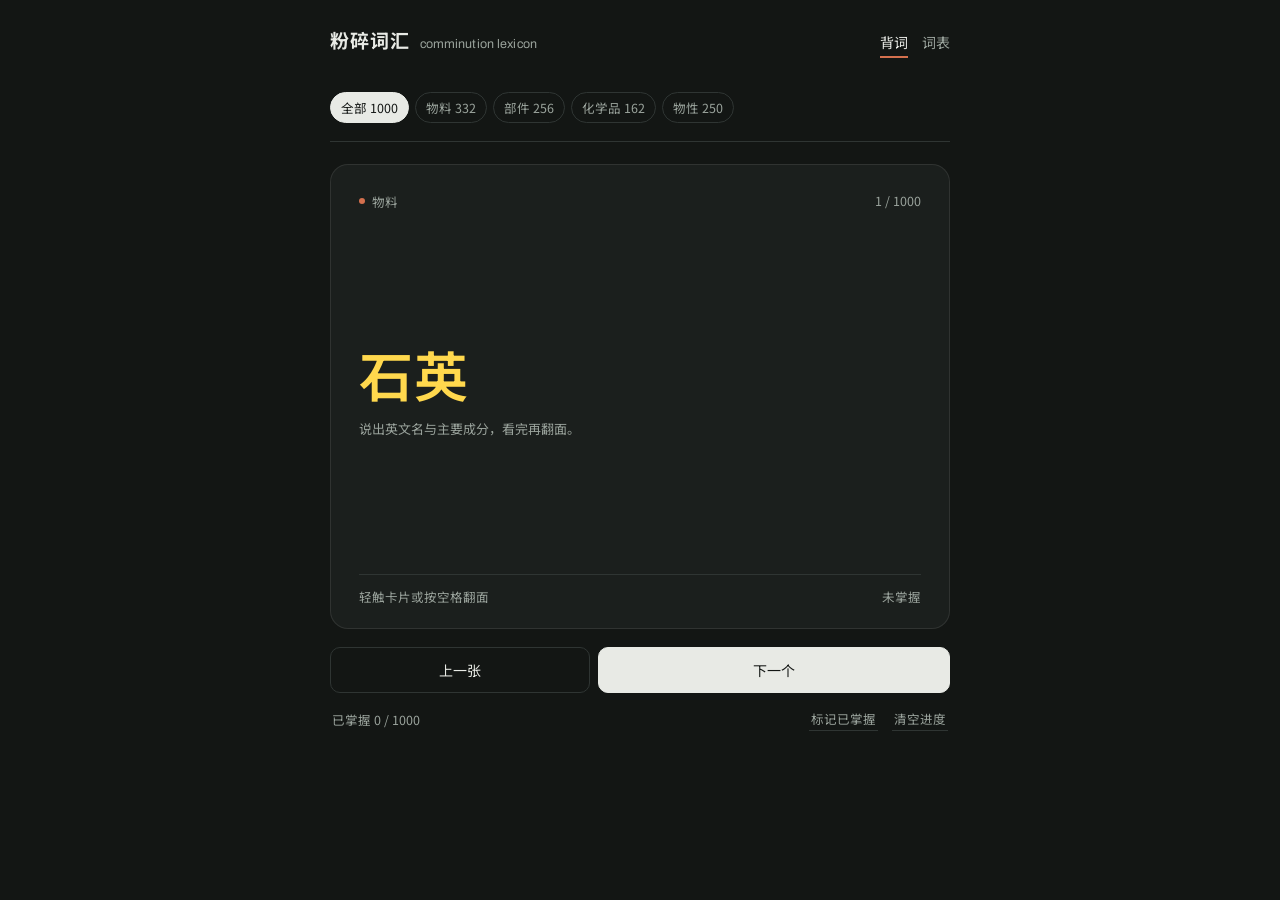
==== index.html @ 15285a49 "词表搜索：只搜中英文、全库检索、200ms 防抖、命中高亮与结果计数 - matches() 收窄到 cn + en，并忽略范围胶囊（搜索始终全库） - debounce 在派发时先取值：WebKit" ====
<!DOCTYPE html>
<html lang="zh-CN">
<head>
<meta charset="utf-8">
<meta name="viewport" content="width=device-width, initial-scale=1">
<title>粉碎词汇 · comminution lexicon</title>
<meta name="description" content="工业物料与粉碎设备专业词汇，1000 词随到随背：中文看面，翻面得英文、词根与化学性质。">
<link rel="preconnect" href="https://fonts.googleapis.com">
<link rel="preconnect" href="https://fonts.gstatic.com" crossorigin>
<link href="https://fonts.googleapis.com/css2?family=Archivo:wght@400;500;600&family=Noto+Sans+SC:wght@400;500;700&display=swap" rel="stylesheet">
<link rel="stylesheet" href="assets/styles.css">
</head>
<body>
<div class="wrap">
  <header class="topbar">
    <div class="brand">
      <span class="brand-cn">粉碎词汇</span>
      <span class="brand-en">comminution lexicon</span>
    </div>
    <nav class="views" role="tablist">
      <button class="view-btn" id="tabStudy" role="tab" aria-selected="true">背词</button>
      <button class="view-btn" id="tabIndex" role="tab" aria-selected="false">词表</button>
    </nav>
  </header>

  <div class="scopes" id="scopes" role="group" aria-label="词库范围"></div>

  <main>
    <section id="viewStudy" aria-labelledby="tabStudy">
      <div class="deck">
        <div class="card" id="card" data-flipped="false" tabindex="0" role="button"
             aria-pressed="false" aria-live="polite"></div>
      </div>

      <div class="controls">
        <button class="btn" id="prev">上一张</button>
        <button class="btn btn--primary" id="next">下一个</button>
      </div>

      <div class="meta-row">
        <span class="stats">
          <span id="progress"></span>
          <span id="library" class="also"></span>
        </span>
        <span class="meta-acts">
          <button class="linkish" id="mark" data-on="false">标记已掌握</button>
          <button class="linkish" id="reset">清空进度</button>
        </span>
      </div>
    </section>

    <section id="viewIndex" hidden aria-labelledby="tabIndex">
      <input class="search" id="search" type="search" placeholder="搜索中文或英文单词" autocomplete="off">
      <p class="search-count" id="count" aria-live="polite" hidden></p>
      <ul class="rows" id="rows"></ul>
      <div class="empty" id="empty" hidden>没有匹配的词条。换个写法，或切回「背词」继续。</div>
    </section>
  </main>
</div>

<script src="data/terms.js"></script>
<script src="assets/app.js"></script>
</body>
</html>
---- assets/styles.css ----
/* 粉碎词汇 — visual system（深色）
   ground  粉料暗绿    card  抛光样板     ink  石墨白
   steel   钢灰        rule  刻线        ore  赤铁矿红（唯一强调色）
   关系照旧：卡片靠明度差浮起，不用阴影；赤铁矿红只标「已学会」。
*/
:root {
  --ground: #131614;
  --card: #1b1f1d;
  --ink: #e8eae5;
  --steel: #9aa39c;
  --rule: #2f3533;
  --ore: #d4704e;
  --word: #ffd84d;      /* 词头黄：只给要背的那个词 */
  --edge: rgba(255, 255, 255, .09);

  --sans: "Archivo", "Helvetica Neue", Arial, sans-serif;
  --cjk: "Noto Sans SC", "PingFang SC", "Microsoft YaHei", sans-serif;

  --r-card: 18px;
  --r-btn: 10px;
}

* { box-sizing: border-box; }

html { color-scheme: dark; }

::selection { background: var(--ink); color: var(--ground); }

::-webkit-scrollbar { width: 6px; height: 6px; }
::-webkit-scrollbar-thumb { background: var(--rule); }
::-webkit-scrollbar-track { background: transparent; }

html, body {
  margin: 0;
  background: var(--ground);
  color: var(--ink);
  font-family: var(--cjk);
  -webkit-font-smoothing: antialiased;
  font-feature-settings: "tnum" 1;
}

body {
  min-height: 100vh;
  padding: 0 20px 96px;
}

.wrap { max-width: 620px; margin: 0 auto; }

/* ── top bar ─────────────────────────────────────────────── */
.topbar {
  display: flex;
  align-items: baseline;
  justify-content: space-between;
  gap: 16px;
  padding: 26px 0 18px;
}
.brand { display: flex; align-items: baseline; gap: 9px; }
.brand-cn {
  font-size: 19px;
  font-weight: 700;
  letter-spacing: 0.06em;
}
.brand-en {
  font-family: var(--sans);
  font-size: 12.5px;
  color: var(--steel);
  letter-spacing: 0.01em;
}

.views { display: flex; gap: 14px; }
.view-btn {
  appearance: none;
  border: 0;
  background: none;
  padding: 2px 0 4px;
  font: inherit;
  font-size: 14px;
  color: var(--steel);
  cursor: pointer;
  border-bottom: 2px solid transparent;
}
.view-btn[aria-selected="true"] { color: var(--ink); border-bottom-color: var(--ore); }
.view-btn:hover { color: var(--ink); }

/* ── scope row (收窄视野，不是限额) ─────────────────────── */
.scopes {
  display: flex;
  flex-wrap: wrap;
  gap: 6px;
  padding: 16px 0 18px;
  margin-bottom: 22px;
  border-bottom: 1px solid var(--rule);
}
.pill {
  appearance: none;
  font: inherit;
  font-size: 12.5px;
  font-variant-numeric: tabular-nums;
  padding: 5px 10px;
  border: 1px solid var(--rule);
  border-radius: 999px;
  background: transparent;
  color: var(--steel);
  cursor: pointer;
  transition: background 120ms ease, border-color 120ms ease, color 120ms ease;
}
.pill:hover { color: var(--ink); border-color: var(--steel); }
.pill[aria-pressed="true"] { background: var(--ink); border-color: var(--ink); color: var(--ground); }

/* ── specimen card ───────────────────────────────────────── */
.deck { perspective: 1600px; margin: 6px 0 18px; }

.card {
  position: relative;
  display: grid;
  min-height: 388px;
  transform-style: preserve-3d;
  transition: transform 520ms cubic-bezier(.22, .61, .24, 1);
  cursor: pointer;
  border-radius: var(--r-card);
}
.card[data-flipped="true"] { transform: rotateX(-180deg); }

.face {
  grid-area: 1 / 1;
  display: flex;
  flex-direction: column;
  background: var(--card);
  border: 1px solid var(--edge);
  border-radius: var(--r-card);
  padding: 26px 28px 22px;
  backface-visibility: hidden;
  -webkit-backface-visibility: hidden;
  overflow: hidden;
}
.face--back { transform: rotateX(180deg); }

.card:focus-visible { outline: 2px solid var(--ore); outline-offset: 3px; }

.face-head {
  display: flex;
  align-items: center;
  justify-content: space-between;
  gap: 12px;
  font-size: 12.5px;
  color: var(--steel);
}
.cat { display: inline-flex; align-items: center; gap: 7px; }
.cat::before {
  content: "";
  width: 6px;
  height: 6px;
  border-radius: 50%;
  background: var(--ore);
}
.cat[data-cat="component"]::before { background: var(--ink); }
.cat[data-cat="chemical"]::before { background: var(--steel); }
.cat[data-cat="metric"]::before { background: transparent; border: 1px solid var(--steel); }

/* front */
.front-mid {
  flex: 1;
  display: flex;
  flex-direction: column;
  justify-content: center;
  padding: 20px 0 24px;
}
.headword-cn {
  color: var(--word);
  font-size: 54px;
  font-weight: 600;
  line-height: 1.16;
  letter-spacing: 0.02em;
  margin: 0;
}
.headword-cn--long { font-size: 40px; letter-spacing: 0; }
.front-note { margin: 14px 0 0; font-size: 13px; color: var(--steel); }

.front-foot {
  display: flex;
  align-items: center;
  justify-content: space-between;
  gap: 12px;
  border-top: 1px solid var(--rule);
  padding-top: 12px;
  font-size: 12.5px;
  color: var(--steel);
}
.flip-hint { display: inline-flex; align-items: center; gap: 6px; }

/* back */
.headword-en {
  color: var(--word);
  font-family: var(--sans);
  font-size: 36px;
  font-weight: 600;
  line-height: 1.08;
  letter-spacing: -0.02em;
  margin: 14px 0 0;
  word-break: break-word;
}

.fact {
  display: grid;
  grid-template-columns: 58px 1fr;
  gap: 10px;
  padding: 11px 0;
  border-top: 1px solid var(--rule);
  font-size: 13.5px;
  line-height: 1.55;
}
.facts { margin-top: 18px; }
.fact:last-child { border-bottom: 1px solid var(--rule); }
.fact dt { color: var(--steel); font-size: 12.5px; }
.fact dd { margin: 0; }

.formula {
  font-family: var(--sans);
  font-size: 19px;
  font-weight: 500;
  letter-spacing: 0.01em;
}
.formula sub { font-size: 0.72em; }

.root-line { display: flex; flex-wrap: wrap; align-items: baseline; gap: 6px; }
.chip {
  font-size: 11.5px;
  color: var(--steel);
  border: 1px solid var(--rule);
  border-radius: 3px;
  padding: 1px 6px;
  white-space: nowrap;
}
.root-term { font-family: var(--sans); font-weight: 600; font-size: 14px; }
.root-gloss { color: var(--ink); }
.muted { color: var(--steel); font-size: 12.5px; line-height: 1.6; }
.tags { font-size: 12px; color: var(--steel); letter-spacing: 0.02em; }

.back-body { flex: 1; min-height: 0; margin-top: 4px; }
.face--back .back-body { overflow-y: auto; margin-right: -10px; padding-right: 10px; }

/* ── controls ────────────────────────────────────────────── */
.controls {
  display: grid;
  grid-template-columns: 1fr 1.35fr;
  gap: 8px;
}
.btn {
  appearance: none;
  font: inherit;
  font-size: 14px;
  height: 46px;
  border-radius: var(--r-btn);
  border: 1px solid var(--rule);
  background: transparent;
  color: var(--ink);
  cursor: pointer;
  transition: background 120ms ease, border-color 120ms ease, color 120ms ease;
}
.btn:hover { border-color: var(--steel); }
.btn--primary {
  background: var(--ink);
  border-color: var(--ink);
  color: var(--ground);
}
.btn--primary:hover { background: #d3d7cf; border-color: #d3d7cf; }

.pos { font-variant-numeric: tabular-nums; }
.stats { display: inline-flex; flex-wrap: wrap; align-items: baseline; gap: 4px 16px; }
.also { color: var(--steel); }
.meta-acts { display: inline-flex; gap: 14px; }

.meta-row {
  display: flex;
  align-items: center;
  justify-content: space-between;
  gap: 12px;
  padding: 14px 2px 0;
  font-size: 12.5px;
  color: var(--steel);
}
.linkish {
  appearance: none;
  border: 0;
  background: none;
  font: inherit;
  font-size: 12.5px;
  color: var(--steel);
  cursor: pointer;
  padding: 2px;
  border-bottom: 1px solid var(--rule);
}
.linkish:hover { color: var(--ink); border-bottom-color: var(--ink); }
.linkish[data-on="true"] { color: var(--ore); border-bottom-color: var(--ore); }

/* ── index view ──────────────────────────────────────────── */
.index-head { padding: 4px 0 14px; border-bottom: 1px solid var(--rule); }
.search {
  width: 100%;
  height: 42px;
  padding: 0 14px;
  font: inherit;
  font-size: 14px;
  color: var(--ink);
  background: var(--card);
  border: 1px solid var(--rule);
  border-radius: var(--r-btn);
}
.search::placeholder { color: var(--steel); }
.search { caret-color: var(--ore); }
.search:focus { outline: 2px solid var(--ore); outline-offset: 1px; border-color: transparent; }
.search-count { margin: 10px 2px 2px; font-size: 12.5px; color: var(--steel); }

.rows { list-style: none; margin: 0; padding: 0; }
.row { border-bottom: 1px solid var(--rule); }
.row-btn {
  appearance: none;
  width: 100%;
  display: grid;
  grid-template-columns: 92px 1fr auto;
  align-items: baseline;
  gap: 12px;
  padding: 13px 2px;
  font: inherit;
  text-align: left;
  background: none;
  border: 0;
  color: var(--ink);
  cursor: pointer;
}
.row-cn { font-size: 15.5px; font-weight: 500; }
.row-en { font-family: var(--sans); font-size: 13.5px; color: var(--steel); }
.row-cat { font-size: 11.5px; color: var(--steel); text-align: right; white-space: nowrap; }
.row[data-mastered="true"] .row-cat::before {
  content: "";
  display: inline-block;
  width: 5px;
  height: 5px;
  border-radius: 50%;
  background: var(--ore);
  margin-right: 7px;
  vertical-align: 2px;
}
.row-btn:hover .row-en { color: var(--ink); }
.row-btn:hover .row-cn { color: var(--word); }
.row-btn mark { background: none; color: var(--ore); font-weight: 600; }
.empty { padding: 32px 2px; color: var(--steel); font-size: 14px; }

/* ── done state ──────────────────────────────────────────── */
.done-note {
  display: flex;
  flex-direction: column;
  gap: 6px;
  padding: 18px 2px 4px;
}

[hidden] { display: none !important; }

@media (max-width: 560px) {
  body { padding: 0 14px 80px; }
  .headword-cn { font-size: 42px; }
  .headword-cn--long { font-size: 32px; }
  .headword-en { font-size: 27px; }
  .card { min-height: 340px; }
  .face { padding: 20px 18px 16px; }
  .scopes { padding: 12px 0 14px; margin-bottom: 18px; }
  .row-btn { grid-template-columns: 78px 1fr auto; gap: 8px; }
  .row-cn { font-size: 14.5px; }
}

@media (prefers-reduced-motion: reduce) {
  .card { transition: none; }
  .btn, .pill { transition: none; }
}
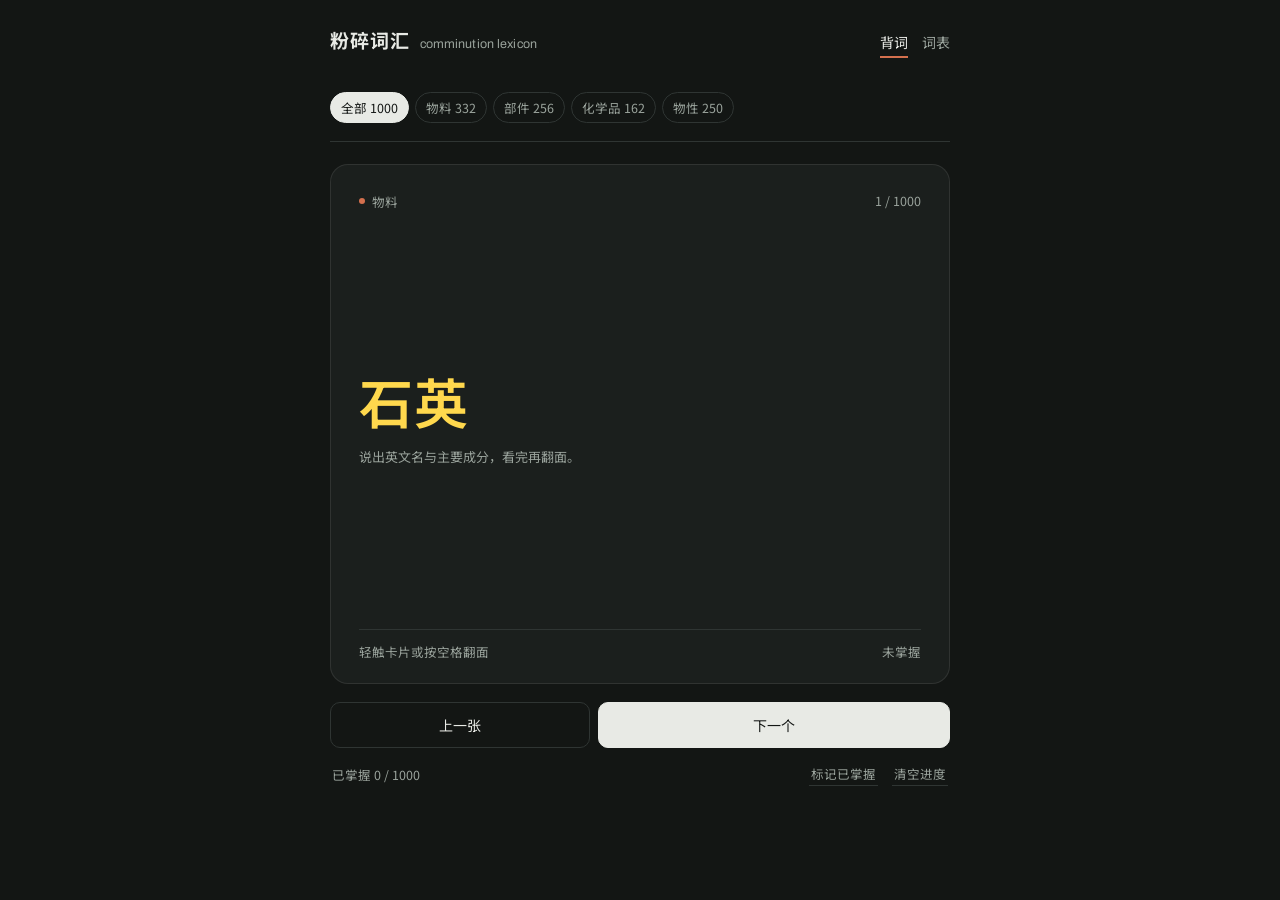
==== commit 3bc8818f: "禁止双击放大：双击卡片不再缩放页面 - viewport 加 maximum-scale=1, user-scalable=no - html/body 设 touch-action: manipul" ====
--- a/index.html
+++ b/index.html
@@ -2,7 +2,7 @@
 <html lang="zh-CN">
 <head>
 <meta charset="utf-8">
-<meta name="viewport" content="width=device-width, initial-scale=1">
+<meta name="viewport" content="width=device-width, initial-scale=1, maximum-scale=1, user-scalable=no">
 <title>粉碎词汇 · comminution lexicon</title>
 <meta name="description" content="工业物料与粉碎设备专业词汇，1000 词随到随背：中文看面，翻面得英文、词根与化学性质。">
 <link rel="preconnect" href="https://fonts.googleapis.com">
--- a/assets/styles.css
+++ b/assets/styles.css
@@ -24,6 +24,14 @@
 
 html { color-scheme: dark; }
 
+/* 双击不放大：卡片上双击原本会连认「双击选词」一起把页面放大 */
+html, body { touch-action: manipulation; -webkit-text-size-adjust: 100%; }
+/* 词条本身不是可读可复制的正文，长按也不该弹出选词菜单 */
+.headword-cn, .headword-en, .face-head, .front-foot, .controls, .btn, .pill, .row-btn {
+  -webkit-user-select: none;
+  user-select: none;
+}
+
 ::selection { background: var(--ink); color: var(--ground); }
 
 ::-webkit-scrollbar { width: 6px; height: 6px; }
@@ -108,19 +116,19 @@
 .pill[aria-pressed="true"] { background: var(--ink); border-color: var(--ink); color: var(--ground); }
 
 /* ── specimen card ───────────────────────────────────────── */
-.deck { perspective: 1600px; margin: 6px 0 18px; }
+.deck { margin: 6px 0 18px; }
 
 .card {
   position: relative;
   display: grid;
-  min-height: 388px;
-  transform-style: preserve-3d;
-  transition: transform 520ms cubic-bezier(.22, .61, .24, 1);
+  height: clamp(360px, calc(100svh - 300px), 520px);
   cursor: pointer;
   border-radius: var(--r-card);
 }
-.card[data-flipped="true"] { transform: rotateX(-180deg); }
-
+/* 翻面：不依赖 3D 旋转与 backface-visibility（WebKit 上有组合会失效，
+   表现为背面文字上下颠倒地透出来），直接切换两面的显隐 */
+.card[data-flipped="true"] .face--front { display: none; }
+.card:not([data-flipped="true"]) .face--back { display: none; }
 .face {
   grid-area: 1 / 1;
   display: flex;
@@ -129,11 +137,9 @@
   border: 1px solid var(--edge);
   border-radius: var(--r-card);
   padding: 26px 28px 22px;
-  backface-visibility: hidden;
-  -webkit-backface-visibility: hidden;
   overflow: hidden;
 }
-.face--back { transform: rotateX(180deg); }
+
 
 .card:focus-visible { outline: 2px solid var(--ore); outline-offset: 3px; }
 
@@ -361,7 +367,7 @@
   .headword-cn { font-size: 42px; }
   .headword-cn--long { font-size: 32px; }
   .headword-en { font-size: 27px; }
-  .card { min-height: 340px; }
+  .card { height: clamp(340px, calc(100svh - 300px), 460px); }
   .face { padding: 20px 18px 16px; }
   .scopes { padding: 12px 0 14px; margin-bottom: 18px; }
   .row-btn { grid-template-columns: 78px 1fr auto; gap: 8px; }
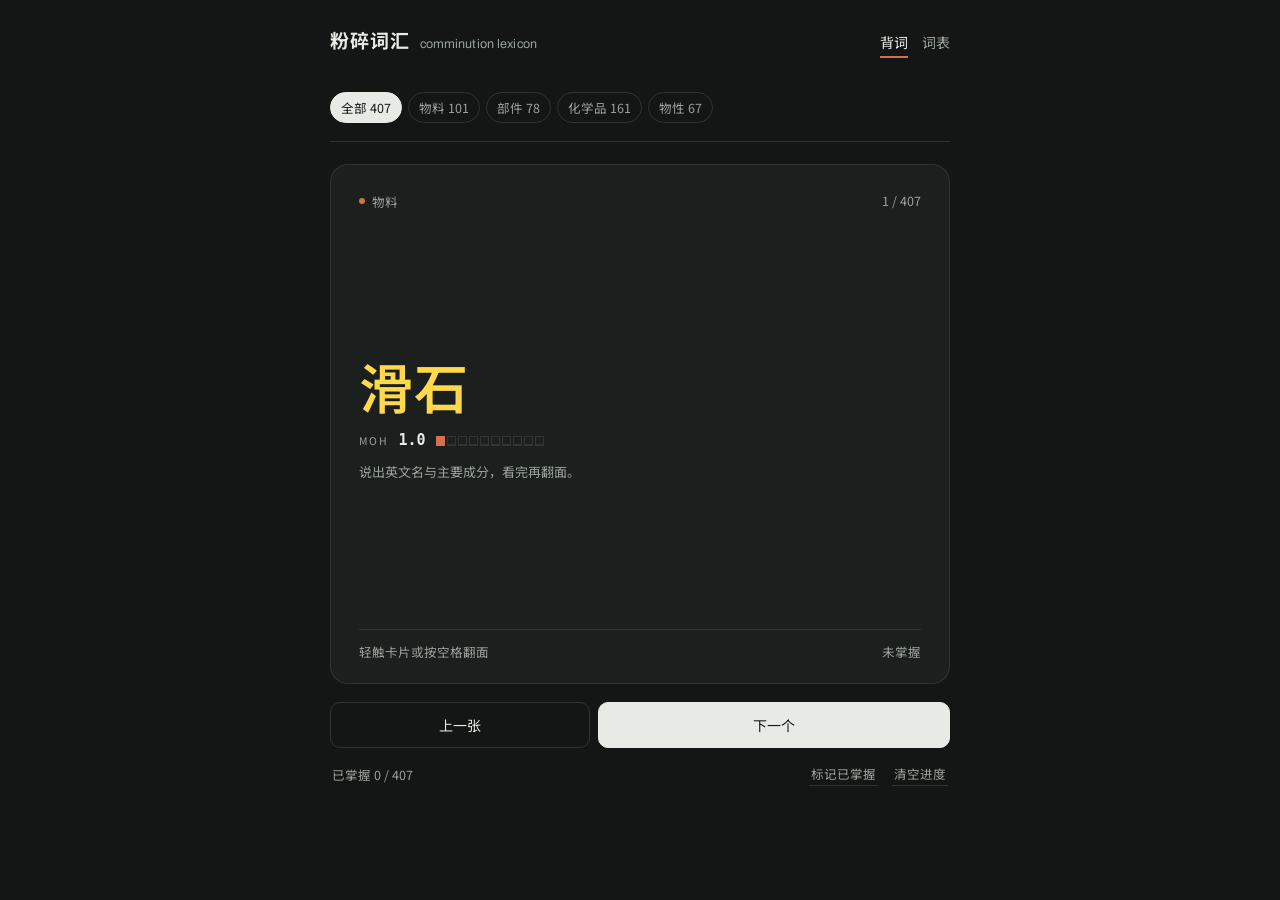
==== commit 9977b2ba: "痕迹直连 Supabase：点击即入库，失败时退回本地队列补传" ====
--- a/index.html
+++ b/index.html
@@ -59,6 +59,7 @@
 </div>
 
 <script src="data/terms.js"></script>
-<script src="assets/app.js"></script>
+  <script src="assets/trace-config.js"></script>
+  <script src="assets/app.js"></script>
 </body>
 </html>
--- a/assets/styles.css
+++ b/assets/styles.css
@@ -182,6 +182,31 @@
 .headword-cn--long { font-size: 40px; letter-spacing: 0; }
 .front-note { margin: 14px 0 0; font-size: 13px; color: var(--steel); }
 
+/* 莫氏硬度：数字 + 十级刻度 */
+.mohs {
+  display: flex;
+  align-items: center;
+  gap: 10px;
+  margin-top: 16px;
+  font-size: 12px;
+  color: var(--steel);
+}
+.mohs-key { letter-spacing: 0.14em; font-size: 10.5px; }
+.mohs-v {
+  font: 600 15px/1 var(--mono, ui-monospace, monospace);
+  color: var(--ink);
+  font-variant-numeric: tabular-nums;
+  letter-spacing: 0;
+}
+.mohs-bars { display: flex; gap: 2px; }
+.mohs-bars i {
+  width: 9px;
+  height: 10px;
+  border: 1px solid var(--rule);
+  border-bottom-width: 2px;
+}
+.mohs-bars i.on { background: var(--ore); border-color: var(--ore); }
+
 .front-foot {
   display: flex;
   align-items: center;
@@ -347,6 +372,16 @@
   margin-right: 7px;
   vertical-align: 2px;
 }
+.row-mohs {
+  display: inline-block;
+  margin-left: 8px;
+  padding: 1px 5px;
+  border: 1px solid var(--rule);
+  border-radius: 3px;
+  font: 500 10.5px/1.5 ui-monospace, monospace;
+  color: var(--steel);
+  font-variant-numeric: tabular-nums;
+}
 .row-btn:hover .row-en { color: var(--ink); }
 .row-btn:hover .row-cn { color: var(--word); }
 .row-btn mark { background: none; color: var(--ore); font-weight: 600; }
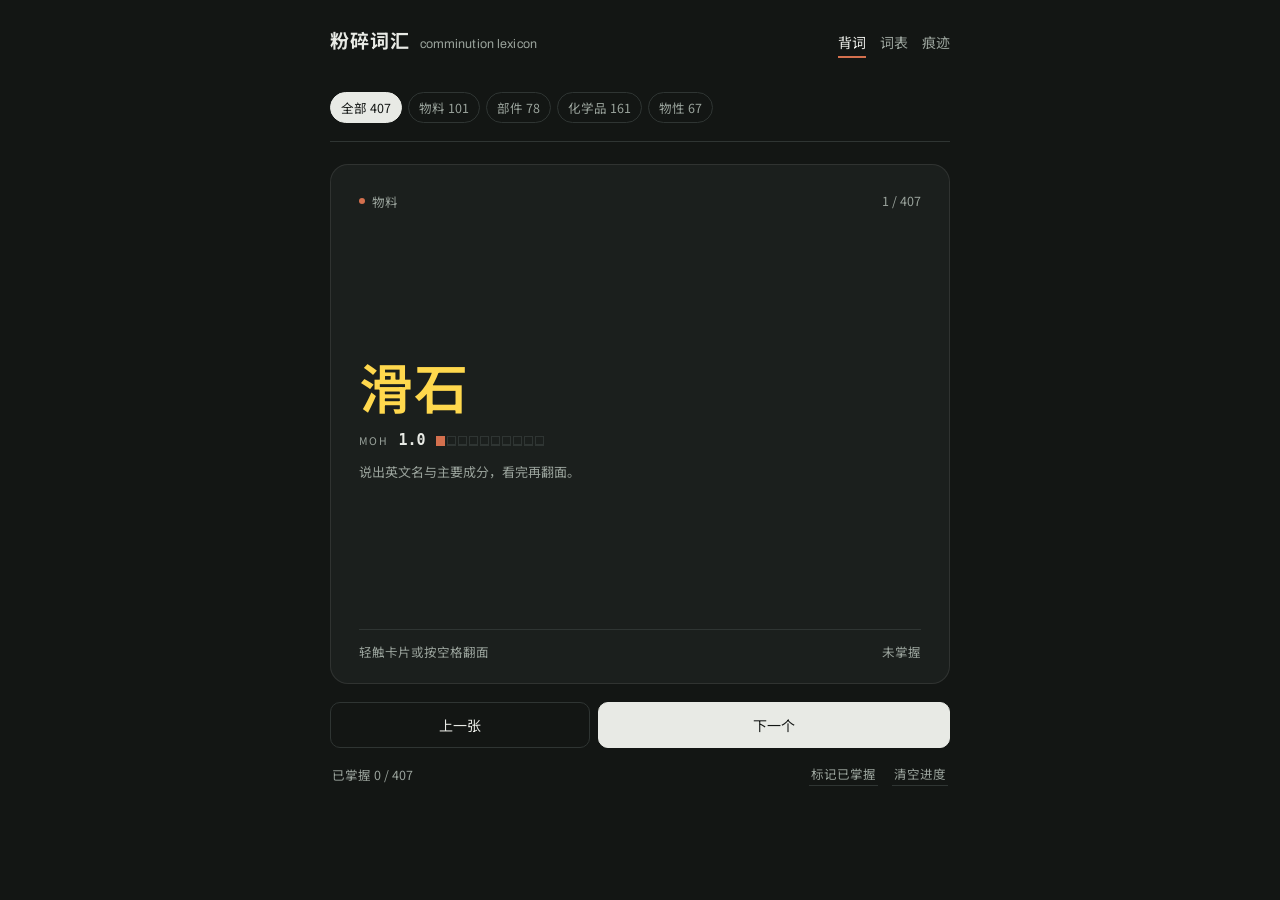
==== commit 79dbab12: "痕迹页上站：直连 Supabase 读取，背诵页顶栏加入口" ====
--- a/index.html
+++ b/index.html
@@ -20,6 +20,7 @@
     <nav class="views" role="tablist">
       <button class="view-btn" id="tabStudy" role="tab" aria-selected="true">背词</button>
       <button class="view-btn" id="tabIndex" role="tab" aria-selected="false">词表</button>
+      <a class="view-btn view-link" href="trace.html">痕迹</a>
     </nav>
   </header>
 
--- a/assets/styles.css
+++ b/assets/styles.css
@@ -89,6 +89,9 @@
 }
 .view-btn[aria-selected="true"] { color: var(--ink); border-bottom-color: var(--ore); }
 .view-btn:hover { color: var(--ink); }
+/* 「痕迹」是页面跳转不是切换视图，只在字上一致，不给选中态 */
+.view-link { text-decoration: none; display: inline-block; }
+.view-link:focus-visible { outline: 2px solid var(--ore); outline-offset: 3px; }
 
 /* ── scope row (收窄视野，不是限额) ─────────────────────── */
 .scopes {
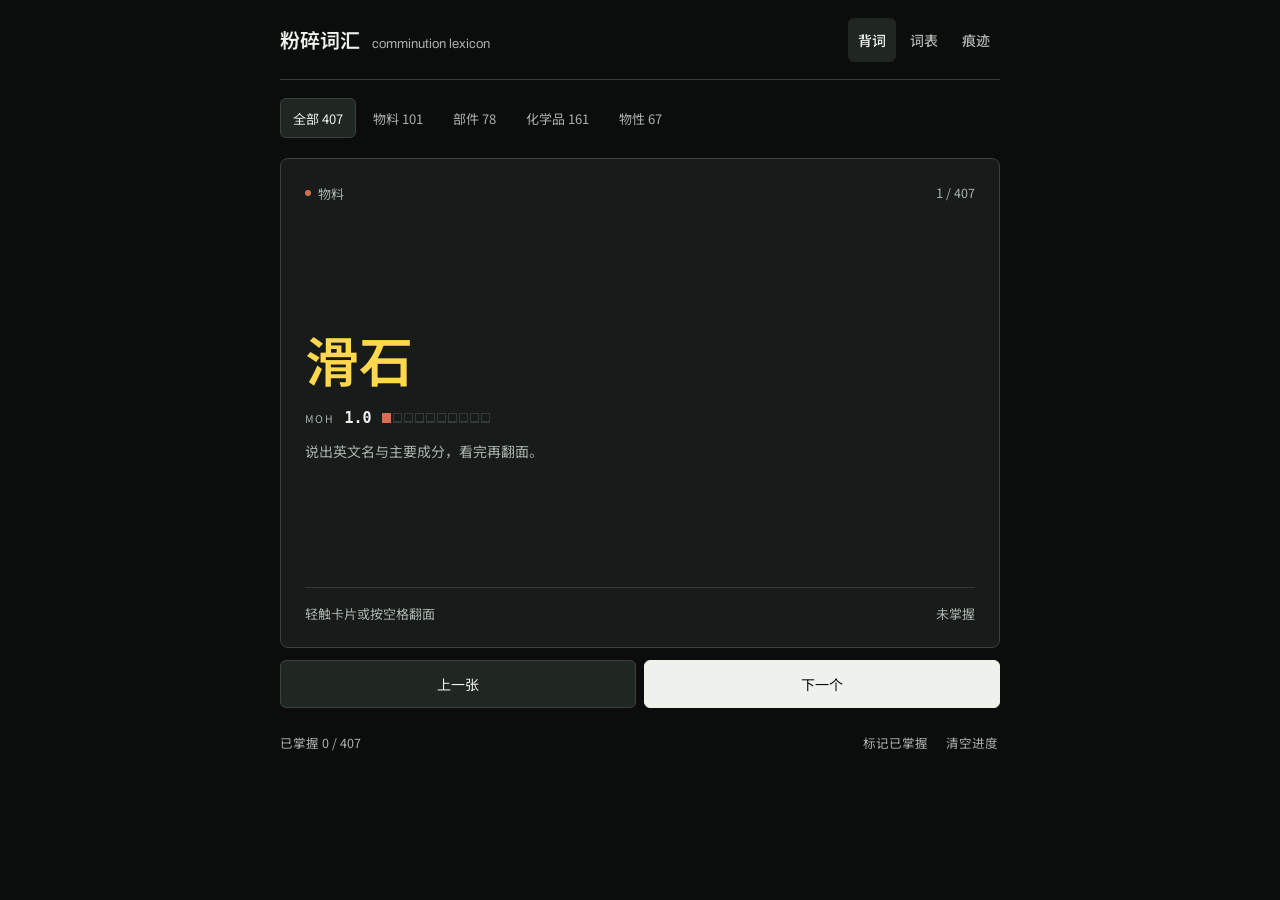
==== commit e1b5e560: "Polish dark vocabulary study interface" ====
--- a/index.html
+++ b/index.html
@@ -9,6 +9,7 @@
 <link rel="preconnect" href="https://fonts.gstatic.com" crossorigin>
 <link href="https://fonts.googleapis.com/css2?family=Archivo:wght@400;500;600&family=Noto+Sans+SC:wght@400;500;700&display=swap" rel="stylesheet">
 <link rel="stylesheet" href="assets/styles.css">
+<link rel="stylesheet" href="assets/preview-dark.css">
 </head>
 <body>
 <div class="wrap">
@@ -61,6 +62,6 @@
 
 <script src="data/terms.js"></script>
   <script src="assets/trace-config.js"></script>
-  <script src="assets/app.js"></script>
+  <script src="assets/app.js?v=b084e4b"></script>
 </body>
 </html>
--- a/assets/preview-dark.css
+++ b/assets/preview-dark.css
@@ -0,0 +1,67 @@
+/* Hallmark: specimen-first study desk */
+:root {
+  --ground: #0b0d0c;
+  --card: #171b19;
+  --ink: #eff1ec;
+  --steel: #aab2ac;
+  --rule: #343b37;
+  --ore: #d4704e;
+  --word: #ffd84d;
+  --edge: #3b423e;
+  --control: #202622;
+  --control-hover: #2c342f;
+  --r-card: 8px;
+  --r-btn: 6px;
+}
+html { color-scheme: dark; }
+body { padding: 0 24px 64px; font-synthesis-weight: none; }
+.wrap { max-width: 720px; }
+.topbar { align-items: center; min-height: 80px; padding: 12px 0; border-bottom: 1px solid var(--rule); }
+.brand { align-items: baseline; gap: 12px; }
+.brand-cn { font-size: 20px; font-weight: 600; letter-spacing: 0; }
+.brand-en { font-size: 13px; color: var(--steel); letter-spacing: 0; }
+.views { display: flex; align-items: center; gap: 4px; }
+.view-btn, .view-link { display: inline-flex; align-items: center; justify-content: center; height: 44px; min-width: 48px; padding: 0 10px; border: 0; border-radius: 6px; font: 500 14px/1 var(--cjk); text-decoration: none; color: var(--steel); }
+.view-btn:hover { color: var(--ink); background: var(--control); }
+.view-btn[aria-selected="true"] { color: var(--ink); background: var(--control); }
+.scopes { display: flex; flex-wrap: wrap; gap: 4px; padding: 18px 0 20px; margin: 0; border: 0; }
+.pill { min-height: 40px; padding: 8px 12px; border: 1px solid transparent; border-radius: 6px; font-size: 13px; color: var(--steel); }
+.pill:hover { border-color: var(--rule); color: var(--ink); }
+.pill[aria-pressed="true"] { color: var(--ink); background: var(--control); border-color: var(--edge); }
+.deck { margin: 0 0 12px; }
+.card { height: clamp(340px, calc(100svh - 300px), 490px); border-radius: var(--r-card); }
+.face { padding: 24px; background: var(--card); border: 1px solid var(--edge); border-radius: var(--r-card); }
+.face-head { font-size: 13px; color: var(--steel); }
+.front-mid { padding: 24px 0; }
+.headword-cn { font-size: 54px; font-weight: 600; letter-spacing: 0; }
+.headword-cn--long { font-size: 40px; }
+.headword-en { font-size: 36px; letter-spacing: 0; }
+.front-note { font-size: 14px; line-height: 1.6; }
+.mohs { margin-top: 20px; }
+.front-foot { padding-top: 16px; font-size: 13px; }
+.controls { grid-template-columns: 1fr 1fr; gap: 8px; }
+.btn { height: 48px; border-color: var(--edge); background: var(--control); }
+.btn:hover { background: var(--control-hover); }
+.btn--primary { color: var(--ground); background: var(--ink); border-color: var(--ink); }
+.meta-row { align-items: center; gap: 8px; padding: 12px 0 0; }
+.linkish { min-height: 44px; padding: 0 2px; border-bottom: 0; }
+.linkish:focus-visible, .view-btn:focus-visible, .pill:focus-visible, .btn:focus-visible { outline: 2px solid var(--word); outline-offset: 2px; }
+.row-btn { min-height: 48px; }
+.search { background: var(--card); }
+@media (max-width: 560px) {
+  body { padding: 0 16px 56px; }
+  .topbar { min-height: 72px; gap: 4px; }
+  .brand { display: block; }
+  .brand-cn { font-size: 18px; }
+  .brand-en { display: none; }
+  .views { gap: 0; }
+  .view-btn, .view-link { min-width: 48px; padding: 0 8px; }
+  .scopes { gap: 2px; padding: 12px 0 16px; }
+  .pill { font-size: 12px; padding: 8px 9px; }
+  .card { height: clamp(340px, calc(100svh - 310px), 440px); }
+  .face { padding: 20px; }
+  .headword-cn { font-size: 48px; }
+  .headword-cn--long { font-size: 32px; }
+  .headword-en { font-size: 28px; }
+  .meta-row { flex-wrap: wrap; }
+}
